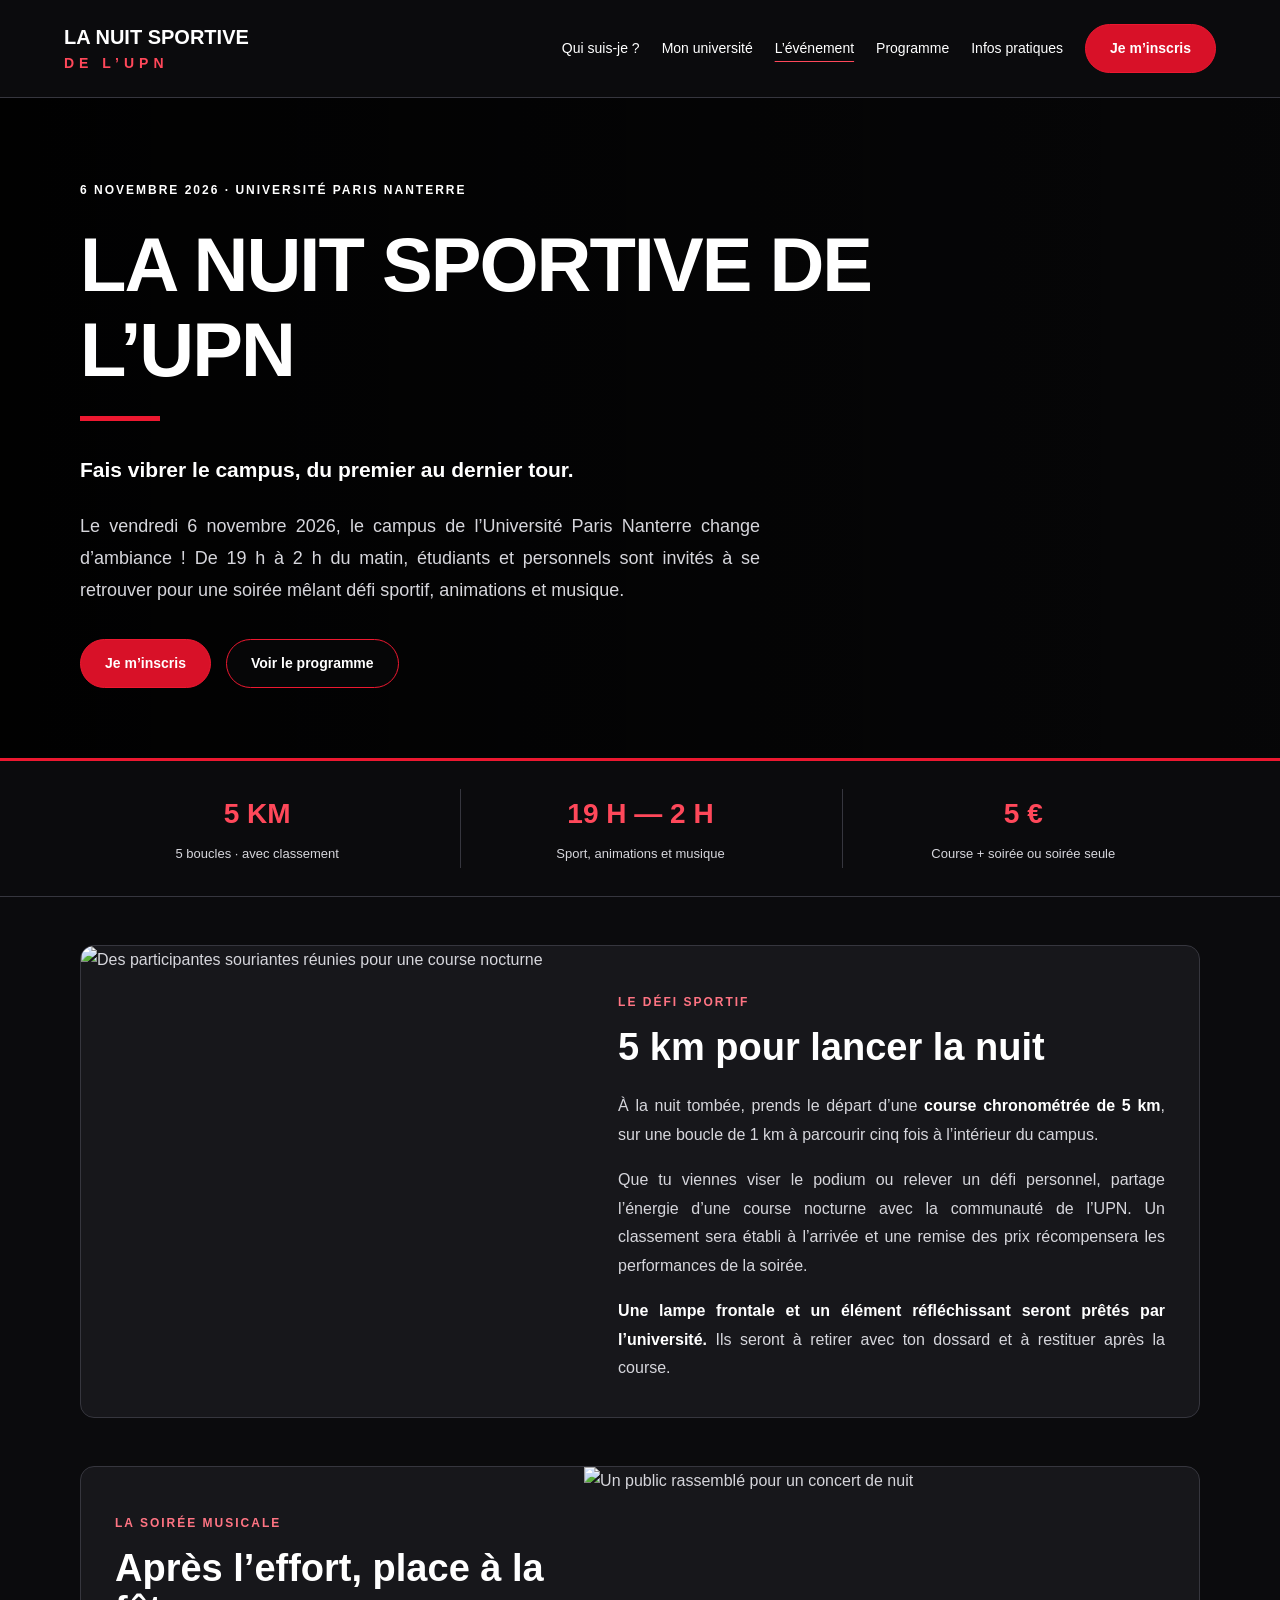
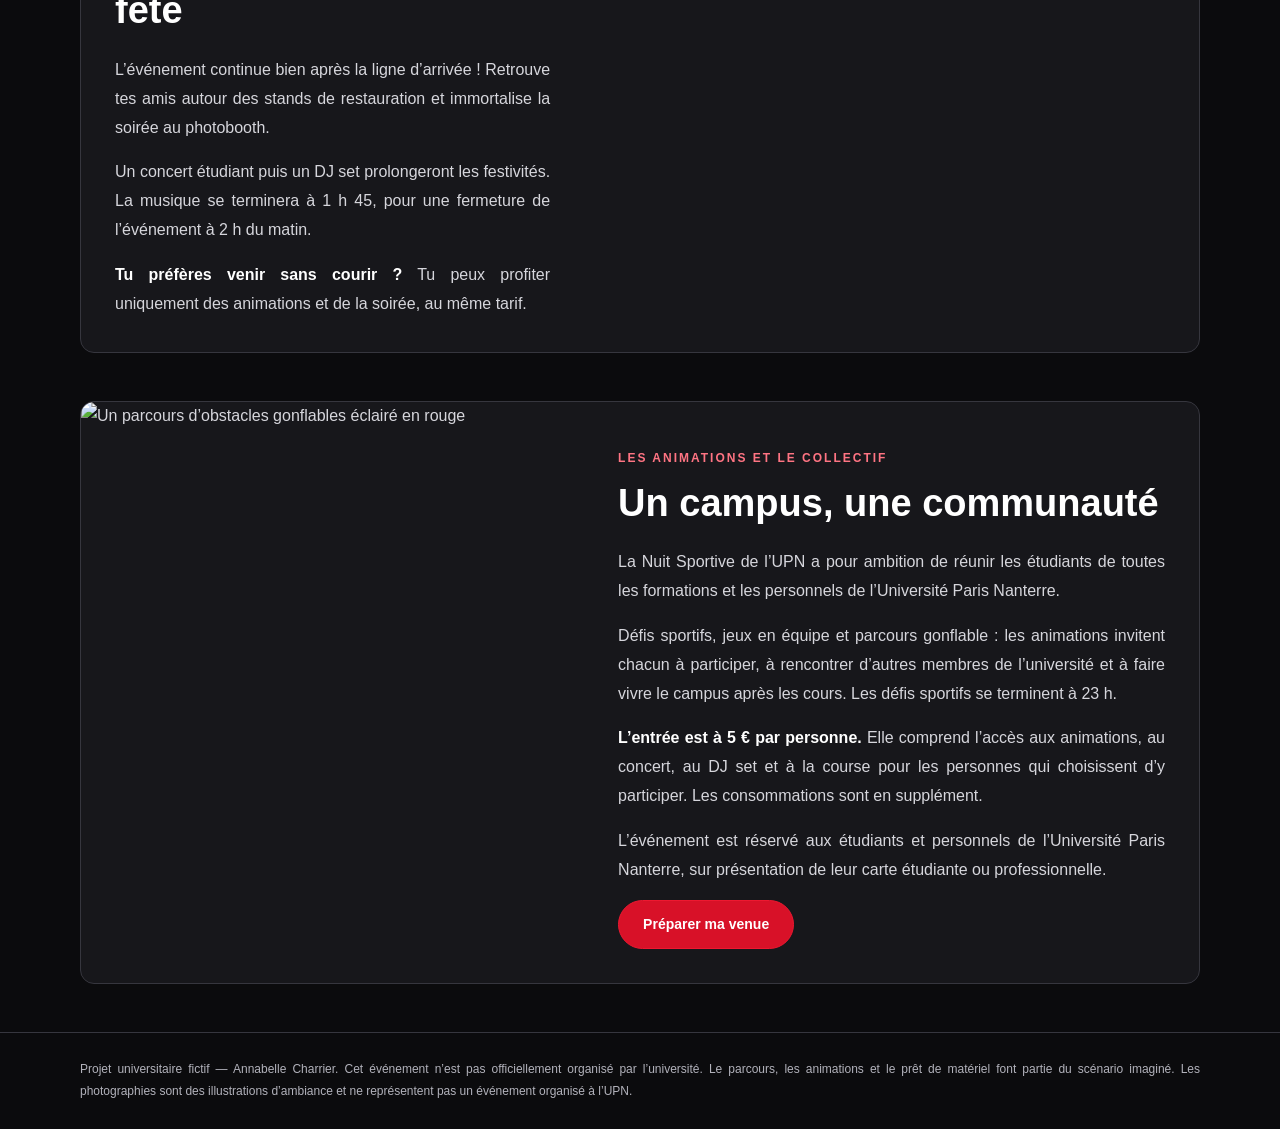
==== evenement.html @ 73e5f918 "Add files via upload" ====
<!DOCTYPE html>
<html lang="fr">
<head>
  <meta charset="UTF-8">
  <meta name="viewport" content="width=device-width, initial-scale=1.0">

  <meta
    name="description"
    content="La Nuit Sportive de l’UPN : une course nocturne de 5 km, des animations et une soirée festive à Paris Nanterre. Projet universitaire fictif."
  >

  <title>L’événement | La Nuit Sportive de l’UPN</title>

  <link rel="stylesheet" href="style.css">
</head>

<body class="page-evenement">
  <a class="evitement" href="#contenu">Aller au contenu</a>

  <header>
    <a class="logo" href="evenement.html">
      LA NUIT SPORTIVE
      <span>DE L’UPN</span>
    </a>

    <nav aria-label="Navigation principale">
      <a href="index.html">Qui suis-je ?</a>
      <a href="universite.html">Mon université</a>

      <a href="evenement.html" aria-current="page">
        L’événement
      </a>

      <a href="programme.html">Programme</a>
      <a href="infos.html">Infos pratiques</a>

      <a class="bouton" href="inscriptions.html">
        Je m’inscris
      </a>
    </nav>
  </header>

  <main id="contenu">
    <!-- Le fond du couloir est défini dans style.css. -->
    <section class="presentation fond-nocturne">
      <p class="surtitre">
        6 NOVEMBRE 2026 · UNIVERSITÉ PARIS NANTERRE
      </p>

      <h1>La Nuit Sportive de l’UPN</h1>

      <p class="accroche">
        Fais vibrer le campus, du premier au dernier tour.
      </p>

      <p>
        Le vendredi 6 novembre 2026, le campus de l’Université
        Paris Nanterre change d’ambiance ! De 19 h à 2 h du matin,
        étudiants et personnels sont invités à se retrouver
        pour une soirée mêlant défi sportif, animations
        et musique.
      </p>

      <div class="actions">
        <a class="bouton" href="inscriptions.html">
          Je m’inscris
        </a>

        <a
          class="bouton bouton-secondaire"
          href="programme.html"
        >
          Voir le programme
        </a>
      </div>
    </section>

    <div class="chiffres" aria-label="L’événement en bref">
      <div>
        <strong>5 KM</strong>
        <span>5 boucles · avec classement</span>
      </div>

      <div>
        <strong>19 H — 2 H</strong>
        <span>Sport, animations et musique</span>
      </div>

      <div>
        <strong>5 €</strong>
        <span>Course + soirée ou soirée seule</span>
      </div>
    </div>

    <section class="apercu evenement-bloc">
      <img
        class="photo-evenement"
        src="images/course.jpg"
        alt="Des participantes souriantes réunies pour une course nocturne"
        loading="lazy"
      >

      <div class="evenement-texte">
        <p class="surtitre">LE DÉFI SPORTIF</p>

        <h2>5 km pour lancer la nuit</h2>

        <p>
          À la nuit tombée, prends le départ d’une
          <strong>course chronométrée de 5 km</strong>,
          sur une boucle de 1 km à parcourir cinq fois
          à l’intérieur du campus.
        </p>

        <p>
          Que tu viennes viser le podium ou relever
          un défi personnel, partage l’énergie
          d’une course nocturne avec la communauté de l’UPN.
          Un classement sera établi à l’arrivée et une remise
          des prix récompensera les performances de la soirée.
        </p>

        <p>
          <strong>
            Une lampe frontale et un élément réfléchissant
            seront prêtés par l’université.
          </strong>
          Ils seront à retirer avec ton dossard
          et à restituer après la course.
        </p>
      </div>
    </section>

    <section class="apercu evenement-bloc">
      <img
        class="photo-evenement"
        src="images/soiree.jpg"
        alt="Un public rassemblé pour un concert de nuit"
        loading="lazy"
      >

      <div class="evenement-texte">
        <p class="surtitre">LA SOIRÉE MUSICALE</p>

        <h2>Après l’effort, place à la fête</h2>

        <p>
          L’événement continue bien après la ligne d’arrivée !
          Retrouve tes amis autour des stands de restauration
          et immortalise la soirée au photobooth.
        </p>

        <p>
          Un concert étudiant puis un DJ set prolongeront
          les festivités. La musique se terminera à 1 h 45,
          pour une fermeture de l’événement à 2 h du matin.
        </p>

        <p>
          <strong>Tu préfères venir sans courir ?</strong>
          Tu peux profiter uniquement des animations
          et de la soirée, au même tarif.
        </p>
      </div>
    </section>

    <section class="apercu evenement-bloc">
      <img
        class="photo-evenement"
        src="images/animations.jpg"
        alt="Un parcours d’obstacles gonflables éclairé en rouge"
        loading="lazy"
      >

      <div class="evenement-texte">
        <p class="surtitre">LES ANIMATIONS ET LE COLLECTIF</p>

        <h2>Un campus, une communauté</h2>

        <p>
          La Nuit Sportive de l’UPN a pour ambition de réunir
          les étudiants de toutes les formations
          et les personnels de l’Université Paris Nanterre.
        </p>

        <p>
          Défis sportifs, jeux en équipe et parcours gonflable :
          les animations invitent chacun à participer,
          à rencontrer d’autres membres de l’université
          et à faire vivre le campus après les cours.
          Les défis sportifs se terminent à 23 h.
        </p>

        <p>
          <strong>L’entrée est à 5 € par personne.</strong>
          Elle comprend l’accès aux animations, au concert,
          au DJ set et à la course pour les personnes
          qui choisissent d’y participer.
          Les consommations sont en supplément.
        </p>

        <p>
          L’événement est réservé aux étudiants et personnels
          de l’Université Paris Nanterre, sur présentation
          de leur carte étudiante ou professionnelle.
        </p>

        <a class="bouton" href="infos.html">
          Préparer ma venue
        </a>
      </div>
    </section>
  </main>

  <footer>
    <p>
      Projet universitaire fictif — Annabelle Charrier.
      Cet événement n’est pas officiellement organisé
      par l’université. Le parcours, les animations
      et le prêt de matériel font partie du scénario imaginé.
      Les photographies sont des illustrations d’ambiance
      et ne représentent pas un événement organisé à l’UPN.
    </p>
  </footer>
</body>
</html>
---- style.css ----
/* =========================================
   COULEURS ET TYPOGRAPHIE COMMUNES
   ========================================= */

:root {
  color-scheme: dark;
  --fond: #0b0b0d;
  --surface: #17171b;
  --rouge: #ed1830;
  --blanc: #ffffff;
  --texte: #d6d6dc;
  --bord: #36363e;
}

* {
  box-sizing: border-box;
}

body {
  margin: 0;
  background: var(--fond);
  color: var(--texte);
  font-family: Arial, Helvetica, sans-serif;
  line-height: 1.8;
}

img {
  max-width: 100%;
}

a {
  color: inherit;
}

p {
  text-align: justify;
  hyphens: auto;
  overflow-wrap: break-word;
}

h1,
h2,
h3 {
  color: var(--blanc);
  font-family: Arial, Helvetica, sans-serif;
  line-height: 1.12;
  overflow-wrap: break-word;
}

h1 {
  margin: 20px 0 30px;
  font-size: clamp(42px, 6vw, 76px);
  letter-spacing: -2px;
}

h1::after {
  display: block;
  width: 80px;
  height: 5px;
  margin-top: 24px;
  background: var(--rouge);
  content: "";
}

h2 {
  margin: 12px 0 24px;
  font-size: clamp(26px, 3vw, 38px);
}

strong {
  color: var(--blanc);
}

button,
input,
select,
textarea {
  font-family: inherit;
  font-size: inherit;
}

a:focus-visible,
button:focus-visible,
input:focus-visible,
select:focus-visible,
textarea:focus-visible {
  outline: 3px solid var(--blanc);
  outline-offset: 5px;
}

.evitement {
  position: absolute;
  top: -100px;
  left: 20px;
  z-index: 10;
  padding: 12px;
  background: var(--blanc);
  color: #000000;
}

.evitement:focus {
  top: 12px;
}


/* =========================================
   EN-TÊTE ET NAVIGATION
   ========================================= */

header {
  display: flex;
  align-items: center;
  justify-content: space-between;
  flex-wrap: wrap;
  gap: 24px;
  padding: 24px 5%;
  border-bottom: 1px solid var(--bord);
  background: var(--fond);
}

.logo {
  color: var(--blanc);
  font-size: 20px;
  font-weight: 900;
  line-height: 1.15;
  text-decoration: none;
}

.logo span {
  display: block;
  margin-top: 6px;
  color: #ff485a;
  font-size: 14px;
  letter-spacing: 5px;
}

nav {
  display: flex;
  align-items: center;
  flex-wrap: wrap;
  gap: 22px;
}

nav a {
  color: var(--blanc);
  font-size: 14px;
  text-decoration: none;
}

nav a:hover,
nav a[aria-current="page"] {
  text-decoration: underline;
  text-decoration-color: #ff485a;
  text-underline-offset: 8px;
}


/* =========================================
   ÉLÉMENTS COMMUNS AUX PAGES
   ========================================= */

.presentation {
  padding: 70px max(6%, calc((100% - 1120px) / 2));
  background:
    radial-gradient(
      ellipse at top right,
      rgba(80, 20, 29, 0.38),
      transparent 65%
    ),
    linear-gradient(135deg, #17171b, #0b0b0d);
}

.presentation p {
  max-width: 800px;
  font-size: 18px;
}

.surtitre,
.presentation .surtitre {
  color: #ff7483;
  font-size: 12px;
  font-weight: 700;
  letter-spacing: 2px;
  text-transform: uppercase;
}

.accroche,
.presentation .accroche {
  color: var(--blanc);
  font-size: 21px;
  font-weight: 700;
}

.actions {
  display: flex;
  flex-wrap: wrap;
  gap: 15px;
  margin-top: 32px;
}

.bouton {
  display: inline-block;
  padding: 13px 24px;
  border: 1px solid var(--rouge);
  border-radius: 28px;
  background: #d81128;
  color: var(--blanc);
  font-size: 14px;
  font-weight: 700;
  line-height: 1.5;
  text-align: center;
  text-decoration: none;
  cursor: pointer;
  transition: background 0.2s, transform 0.2s;
}

.bouton:hover {
  background: #b40e21;
  text-decoration: none;
  transform: translateY(-2px);
}

.bouton-secondaire {
  background: rgba(11, 11, 13, 0.5);
}

.bouton-secondaire:hover {
  background: #351017;
}

.apercu {
  width: min(1120px, 88%);
  margin: 48px auto;
  padding: 36px;
  border: 1px solid var(--bord);
  border-left: 4px solid var(--rouge);
  border-radius: 14px;
  background: var(--surface);
}

.lien {
  display: inline-block;
  margin-top: 12px;
  color: #ff7483;
  font-weight: bold;
  text-underline-offset: 5px;
}

ul {
  padding-left: 22px;
}

li + li {
  margin-top: 8px;
}

footer {
  padding: 26px max(6%, calc((100% - 1120px) / 2));
  border-top: 1px solid var(--bord);
  color: #b2b2bb;
  font-size: 12px;
}

footer p {
  margin: 0;
}


/* =========================================
   QUI SUIS-JE ?
   Texte à gauche et portrait à droite
   ========================================= */

.profil {
  display: grid;
  grid-template-columns: minmax(0, 1fr) 220px;
  align-items: start;
  gap: 64px;
}

.profil-texte {
  min-width: 0;
}

.profil-texte p {
  font-size: 17px;
}

.portrait {
  margin: 55px 0 0;
  transform: rotate(2deg);
}

.portrait img {
  display: block;
  width: 220px;
  height: 285px;
  border: 5px solid var(--blanc);
  border-radius: 8px;
  object-fit: cover;
  object-position: center 52%;
  box-shadow: 16px 16px 0 #a51226;
}

.portrait figcaption {
  margin-top: 26px;
  color: #dddddd;
  font-size: 13px;
  line-height: 1.6;
}

.page-index .apercu {
  border-radius: 0 32px 0 32px;
  background: linear-gradient(120deg, #321117, #17171b);
}


/* =========================================
   MON UNIVERSITÉ
   Logo à droite et rubriques en colonnes
   ========================================= */

.universite-intro {
  display: grid;
  grid-template-columns: minmax(0, 1fr) 280px;
  align-items: start;
  gap: 48px;
}

.universite-intro h1 {
  font-size: clamp(40px, 5vw, 66px);
}

.logo-universite {
  display: block;
  margin-top: 8px;
  padding: 22px;
  border-radius: 10px;
  background: var(--blanc);
}

.logo-universite img {
  display: block;
  width: 100%;
  height: auto;
}

.universite-grille {
  display: grid;
  grid-template-columns: repeat(3, minmax(0, 1fr));
  gap: 26px;
  width: min(1120px, 88%);
  margin: 52px auto;
}

.universite-grille .apercu {
  width: auto;
  margin: 0;
  padding: 24px 0;
  border: 0;
  border-top: 3px solid var(--rouge);
  border-radius: 0;
  background: transparent;
}

.universite-grille h2 {
  font-size: 28px;
}

.page-universite main > .apercu {
  border-left: 1px solid var(--bord);
  border-top: 3px solid var(--rouge);
}


/* =========================================
   L’ÉVÉNEMENT
   Fond nocturne et images alternées
   ========================================= */

.presentation.fond-nocturne {
  min-height: 580px;
  border-bottom: 3px solid var(--rouge);
  background-image:
    linear-gradient(
      90deg,
      rgba(0, 0, 0, 0.92),
      rgba(0, 0, 0, 0.43)
    ),
    url("images/fond-nocturne.jpg");
  background-size: cover;
  background-position: center 45%;
  background-repeat: no-repeat;
}

.fond-nocturne h1 {
  max-width: 800px;
  text-transform: uppercase;
}

.fond-nocturne p {
  max-width: 680px;
}

.fond-nocturne .surtitre {
  color: var(--blanc);
}

.chiffres {
  display: grid;
  grid-template-columns: repeat(3, minmax(0, 1fr));
  gap: 22px;
  padding: 28px 6%;
  border-bottom: 1px solid var(--bord);
}

.chiffres > div {
  text-align: center;
}

.chiffres > div + div {
  border-left: 1px solid var(--bord);
}

.chiffres strong {
  display: block;
  color: #ff485a;
  font-size: 28px;
}

.chiffres span {
  font-size: 13px;
}

.evenement-bloc {
  display: grid;
  grid-template-columns: minmax(0, 0.9fr) minmax(0, 1.1fr);
  gap: 0;
  padding: 0;
  overflow: hidden;
  border-left: 1px solid var(--bord);
}

.photo-evenement {
  display: block;
  width: 100%;
  height: 100%;
  min-height: 430px;
  object-fit: cover;
  object-position: center 62%;
}

.evenement-texte {
  min-width: 0;
  padding: 34px;
}

/* Inversion de l’image et du texte pour la soirée. */

.evenement-bloc:nth-of-type(3) .photo-evenement {
  grid-column: 2;
  grid-row: 1;
}

.evenement-bloc:nth-of-type(3) .evenement-texte {
  grid-column: 1;
  grid-row: 1;
}


/* =========================================
   PROGRAMME
   Chronologie verticale
   ========================================= */

.page-programme .presentation {
  border-bottom: 1px solid var(--bord);
}

.chronologie {
  width: min(960px, 84%);
  margin: 60px auto;
  padding-left: 42px;
  border-left: 2px solid #73212d;
}

.chronologie .etape {
  position: relative;
  width: 100%;
  margin: 0 0 28px;
  padding: 28px 34px;
  border: 1px solid var(--bord);
  border-radius: 0 18px 18px 18px;
}

.etape::before {
  position: absolute;
  top: 33px;
  left: -51px;
  width: 14px;
  height: 14px;
  border: 3px solid var(--fond);
  border-radius: 50%;
  background: #ff485a;
  box-shadow: 0 0 0 2px #ff485a;
  content: "";
}

.etape h2 {
  font-size: 30px;
}

.etape .surtitre {
  display: inline-block;
  margin-top: 0;
  padding: 4px 10px;
  border-radius: 4px;
  background: #40131d;
}


/* =========================================
   INFORMATIONS PRATIQUES
   Fiches sur deux colonnes
   ========================================= */

.infos-grille {
  display: grid;
  grid-template-columns: repeat(2, minmax(0, 1fr));
  gap: 24px;
  width: min(1120px, 88%);
  margin: 50px auto;
}

.infos-grille .apercu {
  width: 100%;
  margin: 0;
  padding: 30px;
  border-left: 1px solid var(--bord);
  border-top: 4px solid var(--rouge);
}

.infos-grille h2 {
  font-size: 30px;
}

.page-infos .presentation {
  padding-bottom: 55px;
  background: linear-gradient(100deg, #271015, #0b0b0d);
}


/* =========================================
   INSCRIPTIONS
   Introduction à gauche, formulaire à droite
   ========================================= */

.page-inscriptions main {
  display: grid;
  grid-template-columns: minmax(0, 0.8fr) minmax(0, 1.2fr);
  align-items: start;
  gap: 44px;
  width: min(1240px, 90%);
  margin: 55px auto;
}

.page-inscriptions .presentation {
  padding: 24px 0;
  background: none;
}

.page-inscriptions h1 {
  font-size: clamp(40px, 4.5vw, 64px);
}

.page-inscriptions .presentation p {
  font-size: 16px;
}

.formulaire-carte {
  width: 100%;
  margin: 0;
  padding: 30px;
  border-left: 1px solid var(--bord);
  border-top: 4px solid var(--rouge);
}

form {
  width: 100%;
}

fieldset {
  min-width: 0;
  margin: 0 0 26px;
  padding: 20px;
  border: 1px solid #4c4c56;
  border-radius: 10px;
}

legend {
  padding: 0 8px;
  color: var(--blanc);
  font-size: 18px;
  font-weight: 700;
}

form label {
  display: block;
  margin-bottom: 8px;
  color: var(--blanc);
}

input[type="text"],
input[type="email"],
select,
textarea {
  display: block;
  width: 100%;
  margin-bottom: 22px;
  padding: 12px;
  border: 1px solid #73737e;
  border-radius: 7px;
  background: var(--fond);
  color: var(--blanc);
  font: inherit;
}

textarea {
  resize: vertical;
}

textarea::placeholder {
  color: #aaaab3;
}

.choix {
  display: flex;
  align-items: flex-start;
  gap: 12px;
  margin-bottom: 20px;
  cursor: pointer;
}

.choix input {
  flex-shrink: 0;
  width: 20px;
  height: 20px;
  margin-top: 5px;
  accent-color: var(--rouge);
}

#confirmation {
  margin-top: 24px;
  padding: 18px;
  border-left: 4px solid var(--rouge);
  background: #252529;
  color: var(--blanc);
}


/* =========================================
   AFFICHAGE SUR TABLETTE
   ========================================= */

@media (max-width: 1000px) {
  .universite-intro {
    grid-template-columns: minmax(0, 1fr) 220px;
    gap: 28px;
  }

  .universite-grille {
    grid-template-columns: 1fr;
  }

  .universite-grille .apercu {
    padding: 22px;
  }

  .page-inscriptions main {
    grid-template-columns: 1fr;
    gap: 22px;
  }

  .profil {
    gap: 36px;
  }

  .evenement-texte {
    padding: 26px;
  }
}


/* =========================================
   AFFICHAGE SUR TÉLÉPHONE
   ========================================= */

@media (max-width: 700px) {
  header {
    gap: 24px;
    padding: 22px;
  }

  nav {
    gap: 16px;
  }

  nav a {
    font-size: 13px;
  }

  .presentation {
    padding: 48px 24px;
  }

  .presentation p {
    font-size: 16px;
  }

  h1 {
    letter-spacing: -1px;
  }

  .apercu {
    width: calc(100% - 40px);
    margin: 30px auto;
    padding: 25px;
  }

  .actions {
    flex-direction: column;
    align-items: stretch;
  }

  .profil,
  .universite-intro {
    grid-template-columns: 1fr;
    gap: 28px;
  }

  .portrait {
    margin: 0 auto 20px;
    transform: none;
  }

  .portrait img {
    width: 180px;
    height: 235px;
  }

  .logo-universite {
    grid-row: 1;
    width: 250px;
    max-width: 100%;
    margin: 0 0 0 auto;
  }

  .universite-grille {
    gap: 16px;
    width: calc(100% - 40px);
    margin: 30px auto;
  }

  .chiffres {
    grid-template-columns: 1fr;
    gap: 16px;
  }

  .chiffres > div + div {
    padding-top: 16px;
    border-left: 0;
    border-top: 1px solid var(--bord);
  }

  .presentation.fond-nocturne {
    min-height: 0;
    background-position: center;
  }

  .evenement-bloc {
    grid-template-columns: 1fr;
    padding: 0;
  }

  .photo-evenement {
    height: auto;
    min-height: 0;
    max-height: 520px;
    object-fit: cover;
  }

  .evenement-bloc:nth-of-type(3) .photo-evenement,
  .evenement-bloc:nth-of-type(3) .evenement-texte {
    grid-column: auto;
    grid-row: auto;
  }

  .chronologie {
    width: calc(100% - 60px);
    margin: 35px auto;
    padding-left: 24px;
  }

  .chronologie .etape {
    padding: 22px;
  }

  .etape::before {
    left: -33px;
  }

  .infos-grille {
    grid-template-columns: 1fr;
    width: calc(100% - 40px);
    margin: 30px auto;
  }

  .infos-grille .apercu {
    padding: 24px;
  }

  .page-inscriptions main {
    width: calc(100% - 40px);
    margin: 24px auto;
  }

  .formulaire-carte {
    width: 100%;
    padding: 20px;
  }

  fieldset {
    padding: 15px;
  }
}


/* =========================================
   RÉDUCTION DES ANIMATIONS
   ========================================= */

@media (prefers-reduced-motion: reduce) {
  .bouton {
    transition: none;
  }

  .bouton:hover {
    transform: none;
  }
}
/* Ajuster les photos à la hauteur du texte sur ordinateur. */

@media (min-width: 701px) {
  .evenement-bloc {
    align-items: stretch;
  }

  .evenement-bloc .photo-evenement {
    height: 0;
    min-height: 100%;
    max-height: none;
    width: 100%;
    object-fit: cover;
    object-position: center;
  }

  .evenement-texte > :last-child {
    margin-bottom: 0;
  }
}

/* Sur téléphone, les photos passent au-dessus du texte. */

@media (max-width: 700px) {
  .evenement-bloc .photo-evenement {
    width: 100%;
    height: 300px;
    min-height: 0;
    max-height: none;
    object-fit: cover;
    object-position: center;
  }
}
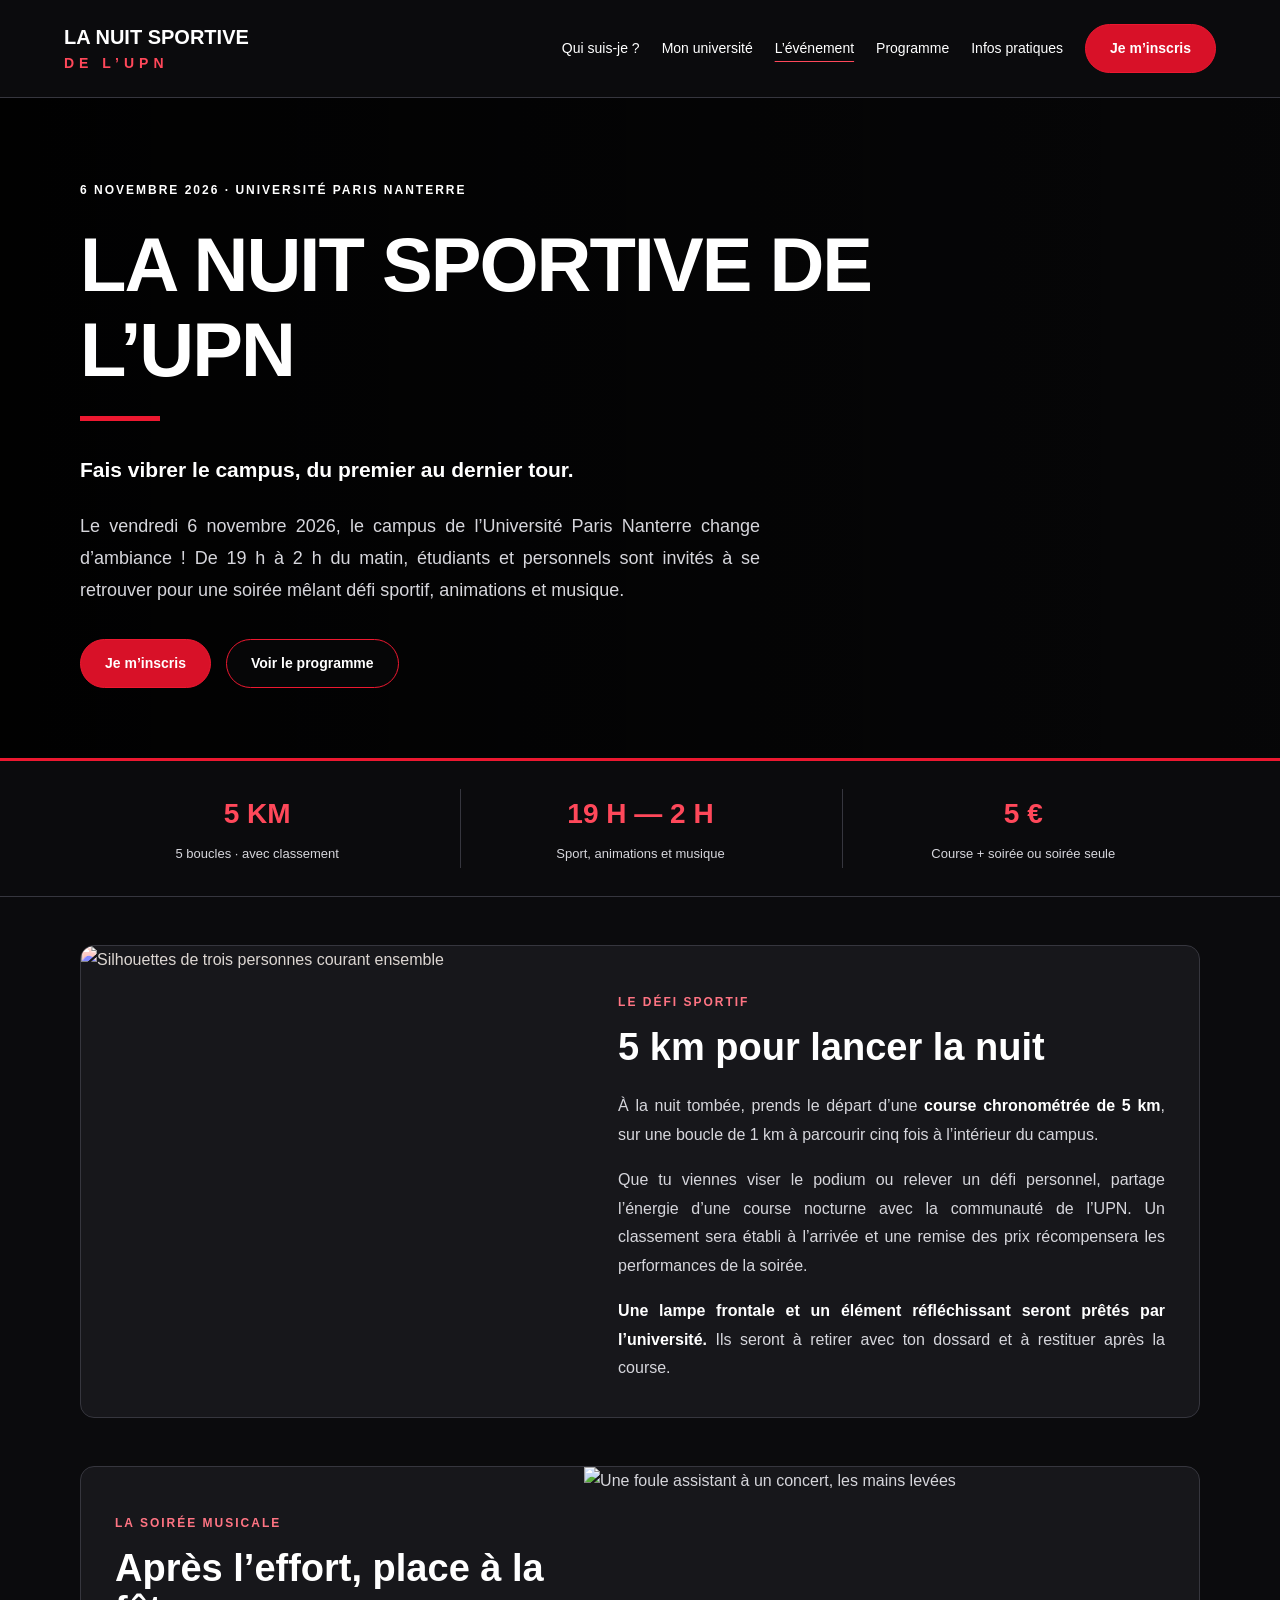
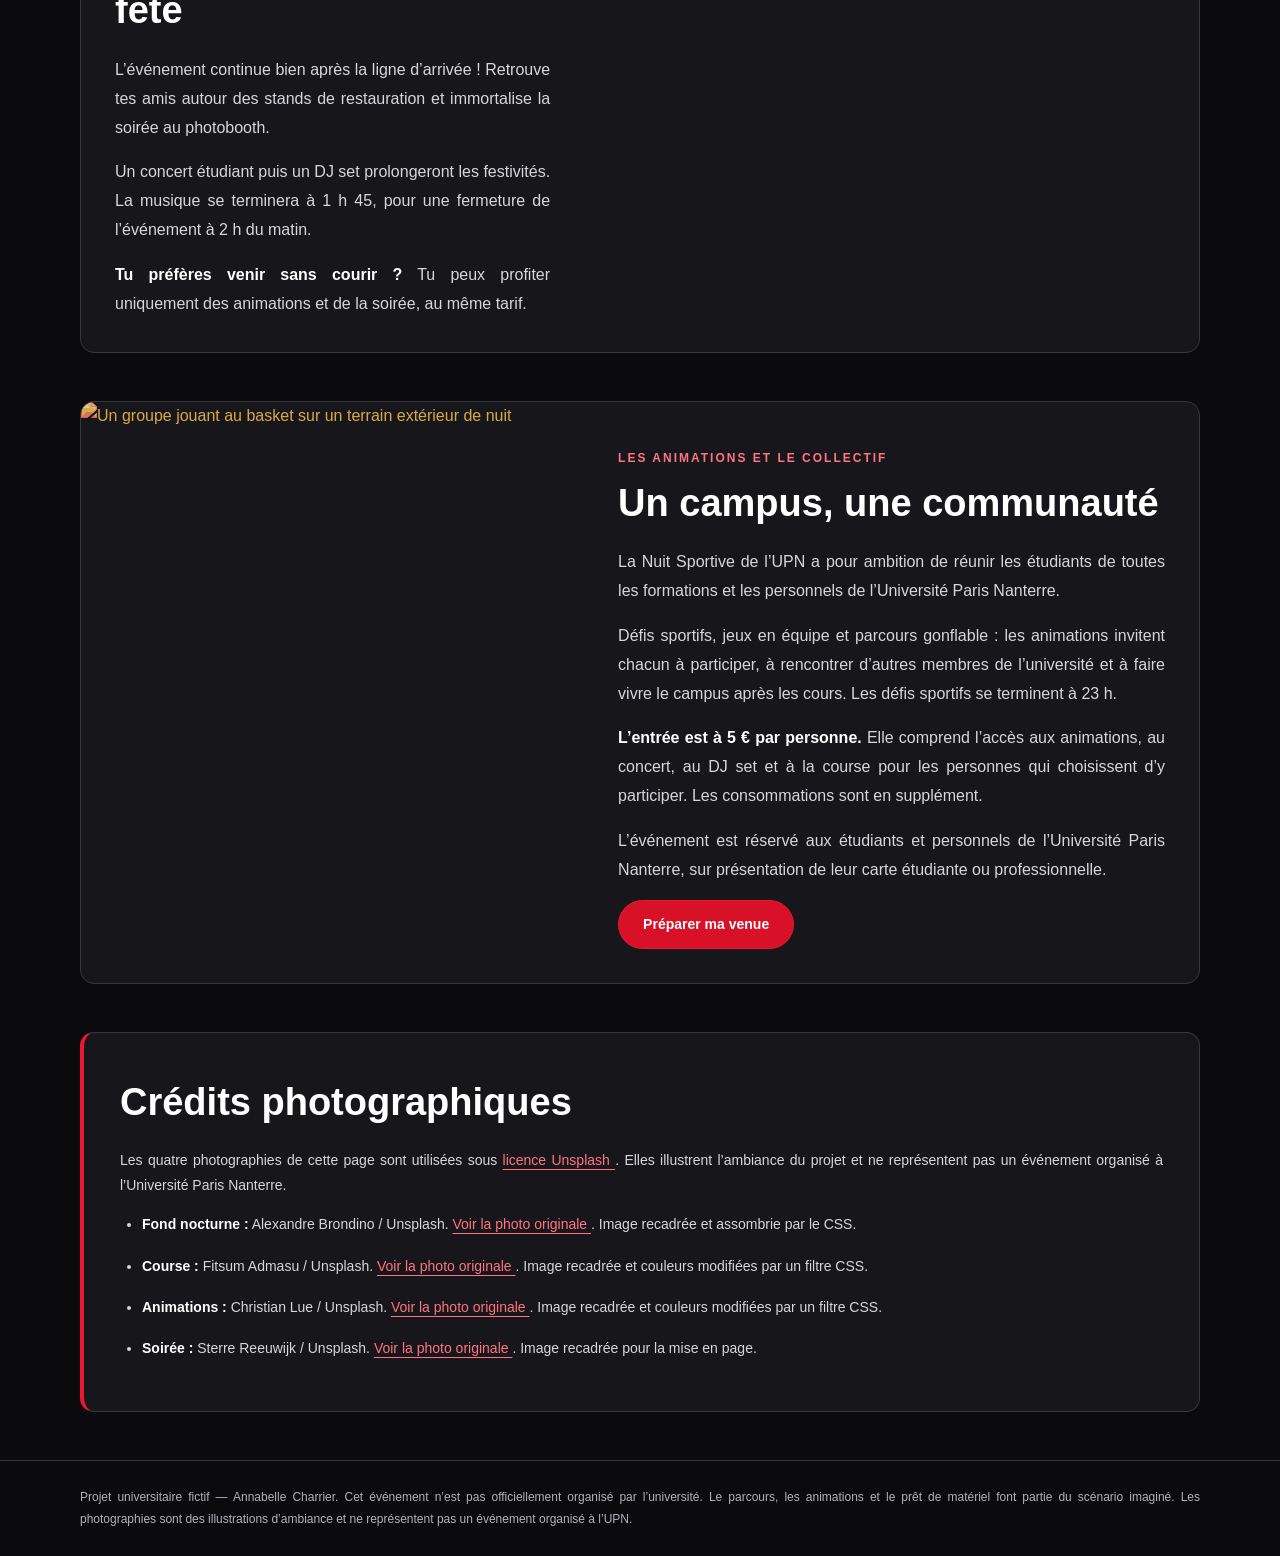
==== commit 3ea22644: "Add files via upload" ====
--- a/evenement.html
+++ b/evenement.html
@@ -15,7 +15,9 @@
 </head>
 
 <body class="page-evenement">
-  <a class="evitement" href="#contenu">Aller au contenu</a>
+  <a class="evitement" href="#contenu">
+    Aller au contenu
+  </a>
 
   <header>
     <a class="logo" href="evenement.html">
@@ -41,7 +43,8 @@
   </header>
 
   <main id="contenu">
-    <!-- Le fond du couloir est défini dans style.css. -->
+    <!-- L’image de fond est définie dans style.css. -->
+
     <section class="presentation fond-nocturne">
       <p class="surtitre">
         6 NOVEMBRE 2026 · UNIVERSITÉ PARIS NANTERRE
@@ -92,11 +95,13 @@
       </div>
     </div>
 
+    <!-- LA COURSE -->
+
     <section class="apercu evenement-bloc">
       <img
-        class="photo-evenement"
-        src="images/course.jpg"
-        alt="Des participantes souriantes réunies pour une course nocturne"
+        class="photo-evenement photo-course"
+        src="images/course.avif"
+        alt="Silhouettes de trois personnes courant ensemble"
         loading="lazy"
       >
 
@@ -131,11 +136,13 @@
       </div>
     </section>
 
+    <!-- LA SOIRÉE -->
+
     <section class="apercu evenement-bloc">
       <img
         class="photo-evenement"
-        src="images/soiree.jpg"
-        alt="Un public rassemblé pour un concert de nuit"
+        src="images/soiree.avif"
+        alt="Une foule assistant à un concert, les mains levées"
         loading="lazy"
       >
 
@@ -164,16 +171,20 @@
       </div>
     </section>
 
+    <!-- LES ANIMATIONS -->
+
     <section class="apercu evenement-bloc">
       <img
-        class="photo-evenement"
-        src="images/animations.jpg"
-        alt="Un parcours d’obstacles gonflables éclairé en rouge"
+        class="photo-evenement photo-animations"
+        src="images/animations.avif"
+        alt="Un groupe jouant au basket sur un terrain extérieur de nuit"
         loading="lazy"
       >
 
       <div class="evenement-texte">
-        <p class="surtitre">LES ANIMATIONS ET LE COLLECTIF</p>
+        <p class="surtitre">
+          LES ANIMATIONS ET LE COLLECTIF
+        </p>
 
         <h2>Un campus, une communauté</h2>
 
@@ -209,6 +220,62 @@
           Préparer ma venue
         </a>
       </div>
+    </section>
+
+    <!-- SOURCES DES QUATRE PHOTOGRAPHIES -->
+
+    <section class="apercu credits-photos">
+      <h2>Crédits photographiques</h2>
+
+      <p>
+        Les quatre photographies de cette page sont utilisées
+        sous
+        <a href="https://unsplash.com/license">
+          licence Unsplash
+        </a>.
+        Elles illustrent l’ambiance du projet et ne représentent
+        pas un événement organisé à l’Université Paris Nanterre.
+      </p>
+
+      <ul>
+        <li>
+          <strong>Fond nocturne :</strong>
+          Alexandre Brondino / Unsplash.
+          <a href="https://unsplash.com/photos/3deP8rsAgJc">
+            Voir la photo originale
+          </a>.
+          Image recadrée et assombrie par le CSS.
+        </li>
+
+        <li>
+          <strong>Course :</strong>
+          Fitsum Admasu / Unsplash.
+          <a href="https://unsplash.com/photos/oGv9xIl7DkY">
+            Voir la photo originale
+          </a>.
+          Image recadrée et couleurs modifiées
+          par un filtre CSS.
+        </li>
+
+        <li>
+          <strong>Animations :</strong>
+          Christian Lue / Unsplash.
+          <a href="https://unsplash.com/photos/fCyyLwjXm88">
+            Voir la photo originale
+          </a>.
+          Image recadrée et couleurs modifiées
+          par un filtre CSS.
+        </li>
+
+        <li>
+          <strong>Soirée :</strong>
+          Sterre Reeuwijk / Unsplash.
+          <a href="https://unsplash.com/photos/j4OtWNZIbJQ">
+            Voir la photo originale
+          </a>.
+          Image recadrée pour la mise en page.
+        </li>
+      </ul>
     </section>
   </main>
 
--- a/style.css
+++ b/style.css
@@ -387,7 +387,7 @@
       rgba(0, 0, 0, 0.92),
       rgba(0, 0, 0, 0.43)
     ),
-    url("images/fond-nocturne.jpg");
+    url("images/fond-nocturne.avif");
   background-size: cover;
   background-position: center 45%;
   background-repeat: no-repeat;
@@ -435,6 +435,7 @@
 .evenement-bloc {
   display: grid;
   grid-template-columns: minmax(0, 0.9fr) minmax(0, 1.1fr);
+  align-items: stretch;
   gap: 0;
   padding: 0;
   overflow: hidden;
@@ -444,10 +445,8 @@
 .photo-evenement {
   display: block;
   width: 100%;
-  height: 100%;
-  min-height: 430px;
   object-fit: cover;
-  object-position: center 62%;
+  object-position: center;
 }
 
 .evenement-texte {
@@ -455,7 +454,11 @@
   padding: 34px;
 }
 
-/* Inversion de l’image et du texte pour la soirée. */
+.evenement-texte > :last-child {
+  margin-bottom: 0;
+}
+
+/* Image de la soirée à droite du texte. */
 
 .evenement-bloc:nth-of-type(3) .photo-evenement {
   grid-column: 2;
@@ -465,6 +468,57 @@
 .evenement-bloc:nth-of-type(3) .evenement-texte {
   grid-column: 1;
   grid-row: 1;
+}
+
+/* La hauteur du texte détermine celle de l’image. */
+
+@media (min-width: 701px) {
+  .evenement-bloc .photo-evenement {
+    width: 100%;
+    height: 0;
+    min-height: 100%;
+    max-height: none;
+  }
+}
+
+/* Transformer les tons bleus de la course en rouge. */
+
+.photo-course {
+  filter: hue-rotate(140deg) saturate(1.3);
+}
+
+/* Ambiance rouge et noire pour le basket. */
+
+.photo-animations {
+  filter:
+    grayscale(1)
+    sepia(1)
+    saturate(5)
+    hue-rotate(315deg)
+    brightness(0.85);
+}
+
+.evenement-bloc .photo-animations {
+  object-position: center 65%;
+}
+
+
+/* =========================================
+   CRÉDITS PHOTOGRAPHIQUES
+   ========================================= */
+
+.credits-photos {
+  font-size: 14px;
+}
+
+.credits-photos a {
+  color: #ff7483;
+  text-underline-offset: 4px;
+  overflow-wrap: anywhere;
+}
+
+.credits-photos li + li {
+  margin-top: 16px;
 }
 
 
@@ -782,96 +836,6 @@
     padding: 0;
   }
 
-  .photo-evenement {
-    height: auto;
-    min-height: 0;
-    max-height: 520px;
-    object-fit: cover;
-  }
-
-  .evenement-bloc:nth-of-type(3) .photo-evenement,
-  .evenement-bloc:nth-of-type(3) .evenement-texte {
-    grid-column: auto;
-    grid-row: auto;
-  }
-
-  .chronologie {
-    width: calc(100% - 60px);
-    margin: 35px auto;
-    padding-left: 24px;
-  }
-
-  .chronologie .etape {
-    padding: 22px;
-  }
-
-  .etape::before {
-    left: -33px;
-  }
-
-  .infos-grille {
-    grid-template-columns: 1fr;
-    width: calc(100% - 40px);
-    margin: 30px auto;
-  }
-
-  .infos-grille .apercu {
-    padding: 24px;
-  }
-
-  .page-inscriptions main {
-    width: calc(100% - 40px);
-    margin: 24px auto;
-  }
-
-  .formulaire-carte {
-    width: 100%;
-    padding: 20px;
-  }
-
-  fieldset {
-    padding: 15px;
-  }
-}
-
-
-/* =========================================
-   RÉDUCTION DES ANIMATIONS
-   ========================================= */
-
-@media (prefers-reduced-motion: reduce) {
-  .bouton {
-    transition: none;
-  }
-
-  .bouton:hover {
-    transform: none;
-  }
-}
-/* Ajuster les photos à la hauteur du texte sur ordinateur. */
-
-@media (min-width: 701px) {
-  .evenement-bloc {
-    align-items: stretch;
-  }
-
-  .evenement-bloc .photo-evenement {
-    height: 0;
-    min-height: 100%;
-    max-height: none;
-    width: 100%;
-    object-fit: cover;
-    object-position: center;
-  }
-
-  .evenement-texte > :last-child {
-    margin-bottom: 0;
-  }
-}
-
-/* Sur téléphone, les photos passent au-dessus du texte. */
-
-@media (max-width: 700px) {
   .evenement-bloc .photo-evenement {
     width: 100%;
     height: 300px;
@@ -880,4 +844,67 @@
     object-fit: cover;
     object-position: center;
   }
+
+  .evenement-bloc .photo-animations {
+    object-position: center 65%;
+  }
+
+  .evenement-bloc:nth-of-type(3) .photo-evenement,
+  .evenement-bloc:nth-of-type(3) .evenement-texte {
+    grid-column: auto;
+    grid-row: auto;
+  }
+
+  .chronologie {
+    width: calc(100% - 60px);
+    margin: 35px auto;
+    padding-left: 24px;
+  }
+
+  .chronologie .etape {
+    padding: 22px;
+  }
+
+  .etape::before {
+    left: -33px;
+  }
+
+  .infos-grille {
+    grid-template-columns: 1fr;
+    width: calc(100% - 40px);
+    margin: 30px auto;
+  }
+
+  .infos-grille .apercu {
+    padding: 24px;
+  }
+
+  .page-inscriptions main {
+    width: calc(100% - 40px);
+    margin: 24px auto;
+  }
+
+  .formulaire-carte {
+    width: 100%;
+    padding: 20px;
+  }
+
+  fieldset {
+    padding: 15px;
+  }
+}
+
+
+/* =========================================
+   RÉDUCTION DES ANIMATIONS
+   ========================================= */
+
+@media (prefers-reduced-motion: reduce) {
+  .bouton {
+    transition: none;
+  }
+
+  .bouton:hover {
+    transform: none;
+  }
 }
